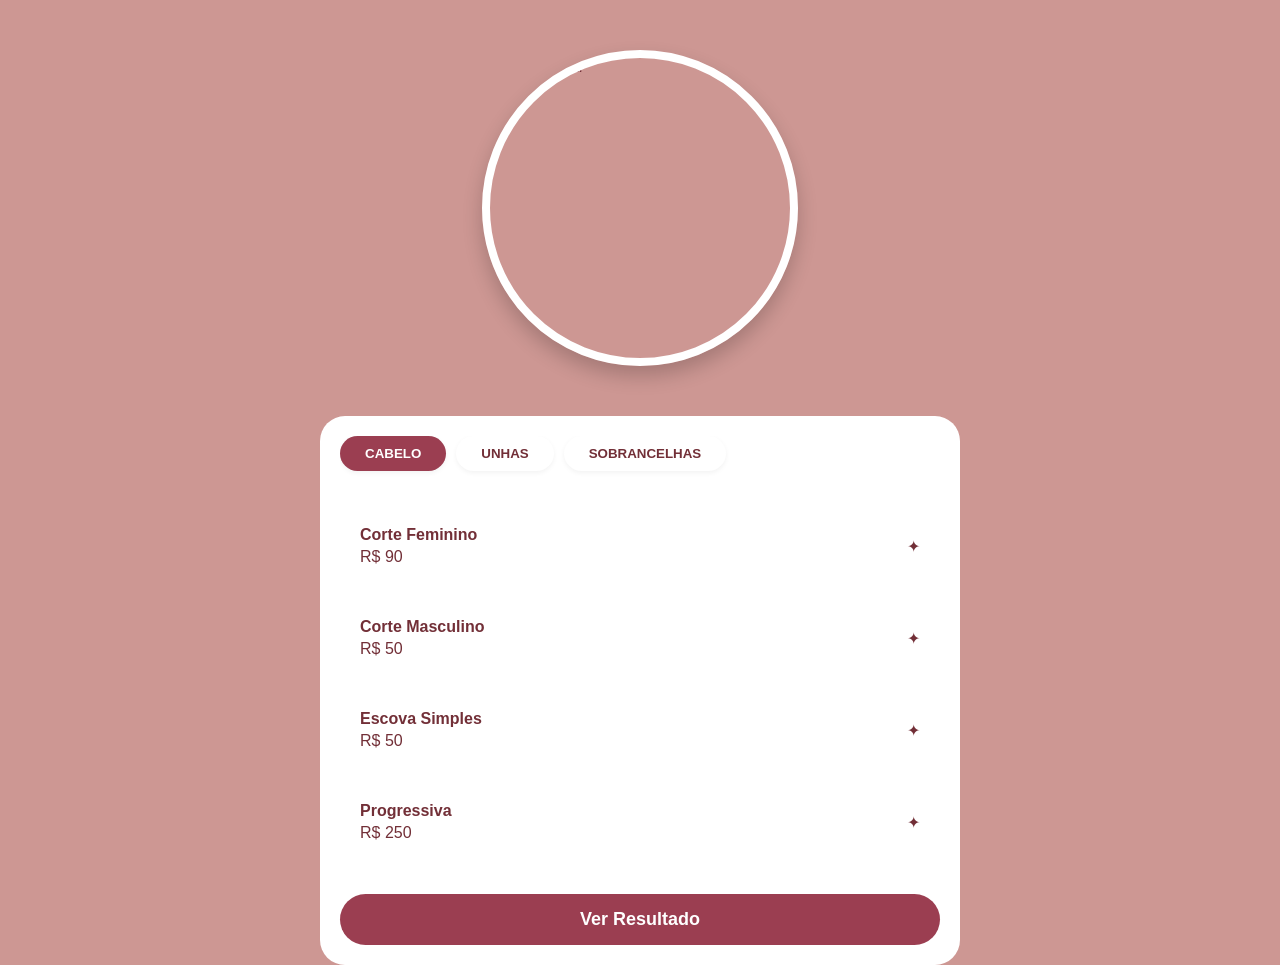
==== pag3.html @ 1e845249 "Add files via upload" ====
<!DOCTYPE html>
<html lang="pt-BR">
<head>
    <meta charset="UTF-8">
    <meta name="viewport" content="width=device-width, initial-scale=1.0">
    <title>GLOW UP STUDIO</title>

     <!--LINK CSS-->
    <link rel="stylesheet" href="style3.css">
     <!-- JavaScript -->
    <script src="style.js"></script>
</head>

<body>
<div class="resultado-avatar">
    <img id="avatar-final" src="" alt="Seu Avatar">
</div>

<script>
    // Quando a página carregar...
    window.onload = function() {
        // 1. Busca o caminho que salvamos na outra página
        const fotoSalva = localStorage.getItem('avatarEscolhido');

        // 2. Se existir uma foto salva, coloca ela no <img>
        if (fotoSalva) {
            document.getElementById('avatar-final').src = fotoSalva;
        }
    };
</script>
  

<div class="app-container">
    <div class="category-menu">
        <button class="cat-btn active" onclick="trocarCategoria('cabelo', this)">CABELO</button>
        <button class="cat-btn" onclick="trocarCategoria('unhas', this)">UNHAS</button>
        <button class="cat-btn" onclick="trocarCategoria('sobrancelhas', this)">SOBRANCELHAS</button>
    </div>

    <div id="lista-servicos" class="services-container">
        </div>

    <div class="footer-action">
        <button class="btn-resultado" onclick="irParaResultado()">Ver Resultado</button>
    </div>
</div>
</body>
</html>
---- style3.css ----
body{
    text-align:left;
    margin: 0;
    padding: 0;
          /* Garante que o texto interno também alinhe */
    color: #722F37;            /* Cor do texto */
    font-family: sans-serif;
    background: #cd9793;
    font-family: Arial, sans-serif;
}



h1{
     padding: 20PX;
    margin-top: 20PX;
}


header{
    text-align: center;
    color: #722F37;
}

p{
    font-size: 17px;
    margin: 15px;
    margin-right: 10px;
    margin-top: 10px;
}

/**PAGINA 03*/
.resultado-avatar {
    display: flex;
    justify-content: center;
    align-items: center;
    padding: 50px;
}

#avatar-final {
    width: 300px;         /* Ajuste o tamanho aqui */
    height: 300px;        /* Mantenha igual ao width */
    border-radius: 50%;   /* Se quiser que continue circular */
    border: 8px solid #ffffff; /* Cor que você está usando no Glow Up */
    object-fit: cover;    /* Não deixa a imagem esticar */
    box-shadow: 0 10px 20px rgba(0,0,0,0.2);
}

/* Container Principal */
.app-container {
    max-width: 600px;
    margin: 0 auto;
    background-color: #ffffff; /* Cor de fundo creme da foto */
    min-height:  00vh;
    padding: 20px;
    border-radius: 25px;
}

/* Menu de Categorias */
.category-menu {
    display: flex;
    gap: 10px;
    overflow-x: auto;
    padding-bottom: 15px;
    margin-bottom: 20px;
}

.cat-btn {
    background: rgb(255, 255, 255);
    border: none;
    padding: 10px 25px;
    border-radius: 25px;
    font-weight: bold;
    color: #722F37;
    cursor: pointer;
    box-shadow: 0 2px 5px rgba(0,0,0,0.05);
    white-space: nowrap;
}

.cat-btn.active {
    background: #9B3E51;
    color: rgb(255, 255, 255);
}

/* Cards de Serviço */
.service-item {
    background: rgb(255, 255, 255);
    margin-bottom: 12px;
    padding: 18px;
    border-radius: 20px;
    display: flex;
    justify-content: space-between;
    align-items: center;
    cursor: pointer;
    transition: all 0.3s ease;
    border: 2px solid transparent;
}

.service-item.selected {
    background: #9B3E51;
    color: white;
}

.service-info strong {
    display: block;
    font-size: 16px;
    margin-bottom: 4px;
}

/* Botão Ver Resultado */
.btn-resultado {
    width: 100%;
    background: #9B3E51;
    color: white;
    border: none;
    padding: 15px;
    border-radius: 30px;
    font-size: 18px;
    font-weight: bold;
    cursor: pointer;
    margin-top: 20px;
}
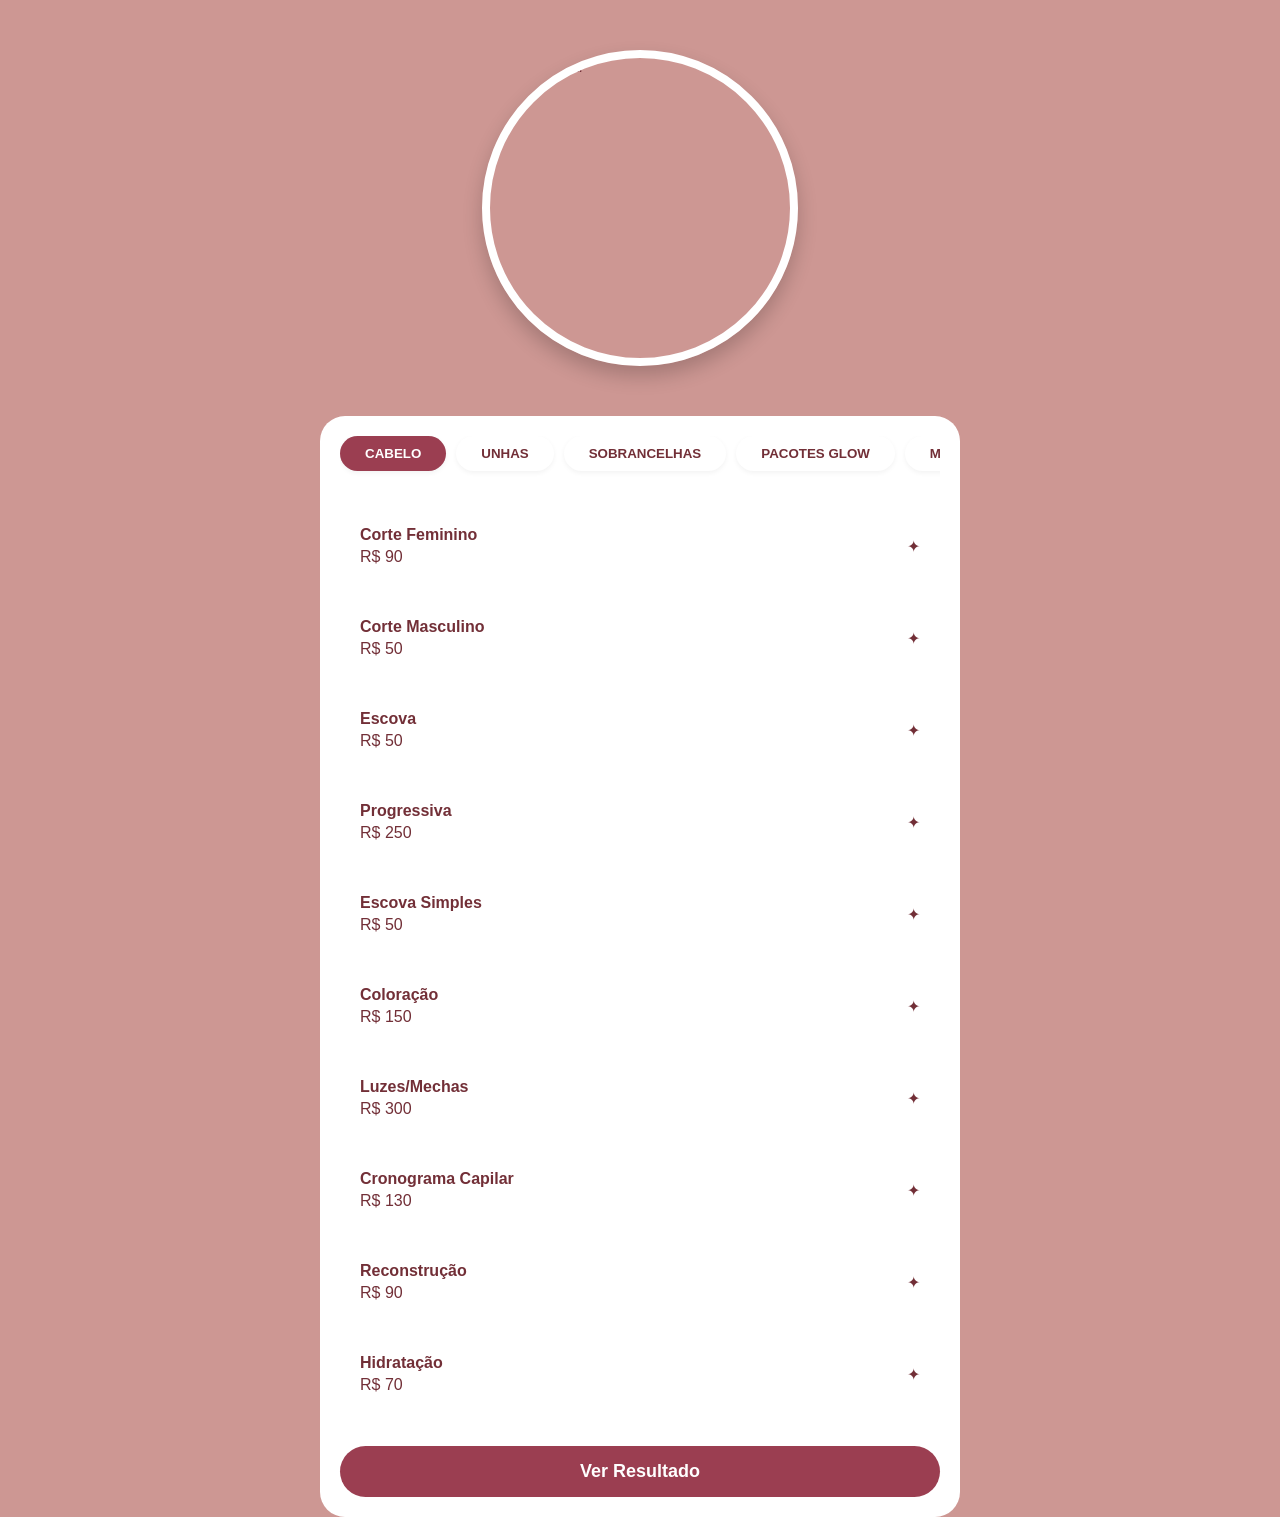
==== commit 066f8cf2: "Update pag3.html" ====
--- a/pag3.html
+++ b/pag3.html
@@ -35,6 +35,8 @@
         <button class="cat-btn active" onclick="trocarCategoria('cabelo', this)">CABELO</button>
         <button class="cat-btn" onclick="trocarCategoria('unhas', this)">UNHAS</button>
         <button class="cat-btn" onclick="trocarCategoria('sobrancelhas', this)">SOBRANCELHAS</button>
+        <button class="cat-btn" onclick="trocarCategoria('pacotesglow', this)">PACOTES GLOW</button>
+         <button class="cat-btn" onclick="trocarCategoria('maquiagem', this)">MAQUIAGEM</button>
     </div>
 
     <div id="lista-servicos" class="services-container">
--- a/style3.css
+++ b/style3.css
@@ -119,4 +119,5 @@
     font-weight: bold;
     cursor: pointer;
     margin-top: 20px;
-}+}
+
